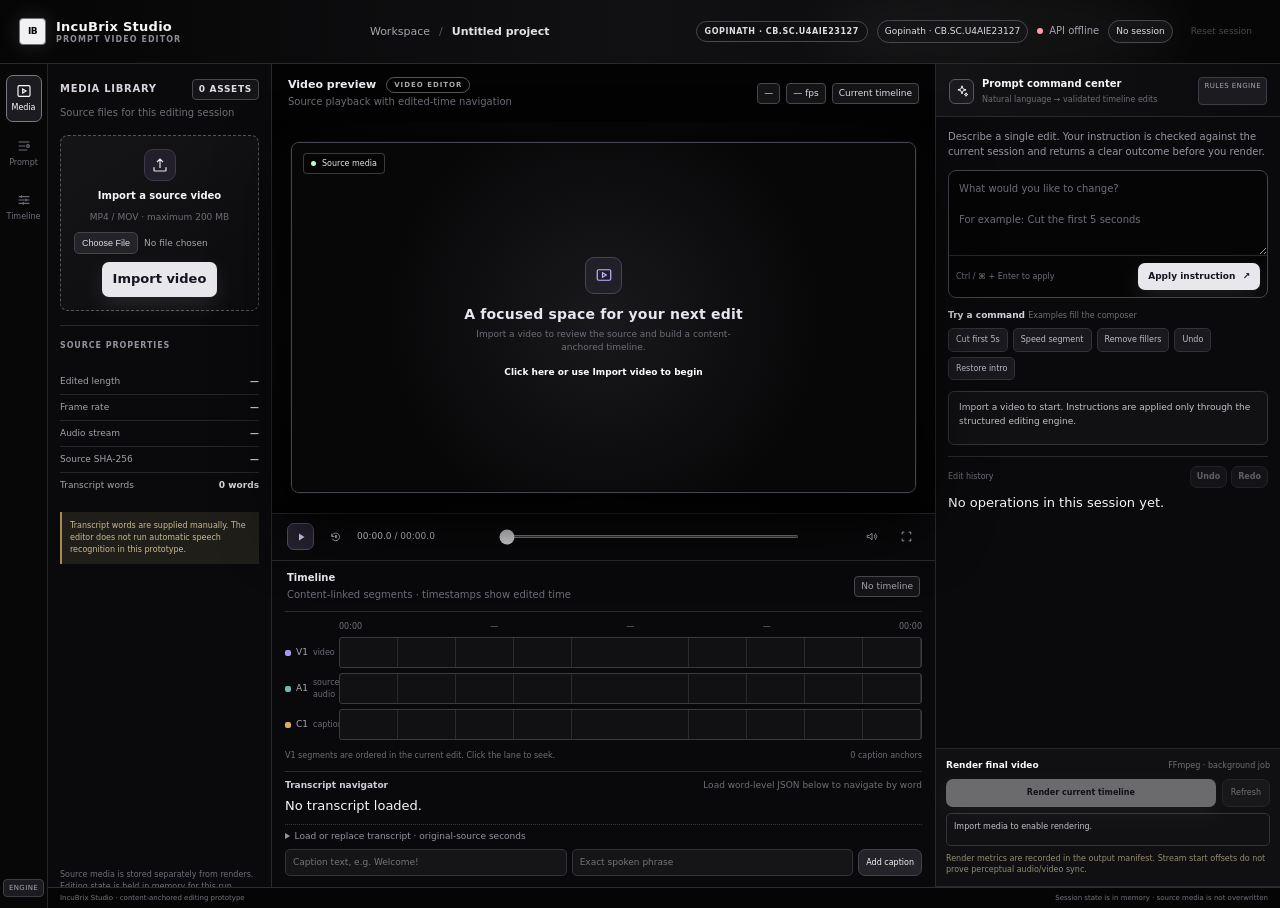
==== app/static/index.html @ 9a5efa31 "Initial complete prompt-based video editing engine" ====
<!doctype html>
<html lang="en">
<head>
<meta charset="utf-8"><meta name="viewport" content="width=device-width,initial-scale=1"><meta name="theme-color" content="#101013">
<title>IncuBrix Studio — Prompt Video Editor</title>
<style>
:root{color-scheme:dark;--bg:#101013;--panel:#151518;--panel2:#1b1b20;--panel3:#222228;--line:#2b2a31;--line2:#3b3943;--text:#f3f1f6;--muted:#aaa5b1;--quiet:#77727e;--violet:#b4a4ff;--violet2:#8979d8;--cyan:#89d8d1;--green:#8bd8aa;--amber:#e9c477;--red:#ed929d;--r:9px;--ease:160ms ease}*{box-sizing:border-box}html,body{min-width:320px;min-height:100%;margin:0;background:var(--bg);color:var(--text);font:13px/1.45 Inter,"Segoe UI",system-ui,-apple-system,sans-serif}body{overflow-x:hidden}button,input,textarea{font:inherit;color:inherit}button{display:inline-flex;align-items:center;justify-content:center;gap:7px;padding:7px 10px;border:1px solid var(--line2);border-radius:7px;background:#232329;cursor:pointer;transition:background var(--ease),border-color var(--ease),color var(--ease),transform var(--ease)}button:hover:not(:disabled){border-color:#625b78;background:#2b2932}button:active:not(:disabled){transform:translateY(1px)}button:disabled{opacity:.42;cursor:not-allowed}button:focus-visible,input:focus-visible,textarea:focus-visible,a:focus-visible,[tabindex]:focus-visible{outline:2px solid var(--violet);outline-offset:2px}button.primary{border-color:transparent;background:var(--violet);color:#171321;font-weight:700}button.primary:hover:not(:disabled){background:#c4baff;border-color:transparent}button.subtle{border-color:transparent;background:transparent;color:var(--muted)}button.subtle:hover:not(:disabled){color:var(--text);background:#232228;border-color:var(--line)}
.topbar{height:56px;display:flex;align-items:center;justify-content:space-between;gap:15px;padding:0 19px;border-bottom:1px solid var(--line);background:#151518}.identity,.breadcrumbs,.top-actions,.connection,.nav-item,.section-head,.section-copy,.row,.player-controls,.player-left,.player-right,.timeline-head,.timeline-actions,.track-label,.status-line,.history-head,.asset-name,.asset-meta,.composer-tools,.status-badge{display:flex;align-items:center}.identity{gap:10px;min-width:205px}.brand-mark{display:grid;width:27px;height:27px;place-items:center;border-radius:7px;background:linear-gradient(140deg,#d1c8ff,#9382e3);color:#201a32;font-size:9px;font-weight:850;letter-spacing:-.6px}.brand-name{font-size:12px;font-weight:730;letter-spacing:.1px}.brand-name small{display:block;margin-top:-3px;color:var(--quiet);font-size:8px;font-weight:650;letter-spacing:1.05px;text-transform:uppercase}.breadcrumbs{gap:9px;color:var(--muted);font-size:11px}.crumb-sep{color:#56525b}.current-project{max-width:230px;overflow:hidden;color:#e5e1e9;font-weight:620;text-overflow:ellipsis;white-space:nowrap}.top-actions{gap:9px;color:var(--muted);font-size:10px}.connection{gap:6px}.dot{width:6px;height:6px;border-radius:50%;background:var(--quiet)}.dot.connected{background:var(--green)}.dot.offline{background:var(--red)}.session-pill{padding:4px 7px;border:1px solid var(--line);border-radius:20px;color:#c2bdc8;background:#1b1b1f;font-size:9px;white-space:nowrap}.top-actions button{padding:5px 8px;font-size:9px}
.layout{max-width:1920px;min-height:calc(100vh - 56px);margin:auto;display:grid;grid-template-columns:48px 224px minmax(420px,1fr) 344px;grid-template-rows:minmax(340px,1fr) auto auto;gap:0;padding:0}.nav-rail{grid-column:1;grid-row:1/span 3;display:flex;align-items:center;flex-direction:column;gap:8px;padding:11px 5px;border-right:1px solid var(--line);background:#141416}.nav-item{width:36px;min-height:44px;flex-direction:column;justify-content:center;gap:3px;border:1px solid transparent;border-radius:7px;color:var(--quiet);background:transparent;text-decoration:none;cursor:pointer}.nav-item:hover,.nav-item[aria-current=true]{border-color:#3f394f;color:#d5ccff;background:#211e29}.nav-item span{font-size:8px}.nav-item svg{width:16px;height:16px}.nav-spacer{flex:1}.media-rail{grid-column:2;grid-row:1/span 3;display:flex;min-width:0;flex-direction:column;gap:14px;padding:15px 12px;border-right:1px solid var(--line);background:var(--panel)}.rail-heading{display:flex;align-items:center;justify-content:space-between;color:#d8d3df;font-size:10px;font-weight:700;letter-spacing:.7px;text-transform:uppercase}.rail-kicker{margin-top:-8px;color:var(--quiet);font-size:9px}.asset-drop{display:flex;min-height:145px;align-items:center;flex-direction:column;justify-content:center;gap:8px;padding:13px;border:1px dashed #494454;border-radius:8px;background:#19191d;text-align:center;transition:border-color var(--ease),background var(--ease)}.asset-drop.dragover{border-color:var(--violet);background:#211f29}.asset-icon{display:grid;width:32px;height:32px;place-items:center;border:1px solid #3e394b;border-radius:9px;color:var(--violet);background:#221f2b}.asset-drop strong{font-size:10px;font-weight:620}.asset-drop .hint{color:var(--quiet);font-size:9px}.file-input{width:100%;max-width:190px;color:var(--muted);font-size:9px}.file-input::file-selector-button{margin-right:6px;padding:5px 7px;border:1px solid var(--line2);border-radius:5px;color:#ddd8e4;background:#242328;font-size:9px;cursor:pointer}.asset-row{display:flex;min-width:0;gap:9px;align-items:center;padding:9px 8px;border:1px solid var(--line);border-radius:7px;background:#1a1a1e}.asset-thumb{display:grid;width:43px;height:31px;flex:0 0 auto;place-items:center;border-radius:4px;color:#d2c9ff;background:linear-gradient(140deg,#353044,#25232b);font-size:8px;font-weight:750;letter-spacing:.5px}.asset-info{min-width:0}.asset-name{display:block;overflow:hidden;color:#e2dee7;font-size:9px;font-weight:600;text-overflow:ellipsis;white-space:nowrap}.asset-meta{gap:5px;margin-top:3px;color:var(--quiet);font-size:8px}.rail-divider{height:1px;background:var(--line)}.detail-title{margin-bottom:3px;color:#96919d;font-size:8px;font-weight:720;letter-spacing:.9px;text-transform:uppercase}.media-summary{display:grid;gap:0}.summary-row{display:flex;justify-content:space-between;gap:6px;padding:6px 0;border-bottom:1px solid #26252a}.summary-row:last-child{border-bottom:0}.summary-row span{color:var(--muted);font-size:9px}.summary-row strong{max-width:105px;overflow:hidden;color:#ddd9e2;font-size:9px;font-weight:560;text-overflow:ellipsis;white-space:nowrap}.asset-warning{padding:8px;border-left:2px solid #a78c4e;color:#caba94;background:#201e19;font-size:8px;line-height:1.5}.rail-bottom{margin-top:auto;color:var(--quiet);font-size:8px;line-height:1.5}
.stage{grid-column:3;grid-row:1;display:flex;min-width:0;min-height:340px;flex-direction:column;border-right:1px solid var(--line);border-bottom:1px solid var(--line);background:#101012}.stage-head{justify-content:space-between;gap:12px;padding:13px 16px}.section-copy{min-width:0;align-items:flex-start;flex-direction:column}.section-copy h1,.section-copy h2,.section-copy h3{margin:0;color:#eeebf2;font-size:11px;font-weight:680}.section-copy p{margin:2px 0 0;color:var(--quiet);font-size:9px}.media-bits{display:flex;flex-wrap:wrap;justify-content:flex-end;gap:6px}.meta-tag{padding:3px 6px;border:1px solid #302e35;border-radius:4px;color:#ada8b4;background:#17171a;font-size:8px;font-variant-numeric:tabular-nums;white-space:nowrap}.preview-stage{position:relative;display:grid;min-height:0;flex:1;place-items:center;padding:10px 19px;background:radial-gradient(ellipse at 50% 42%,#222126 0%,#161619 49%,#111114 100%)}.preview-frame{position:relative;width:min(100%,980px);max-height:100%;aspect-ratio:16/9;display:grid;place-items:center;overflow:hidden;border:1px solid #302e34;border-radius:3px;background:#080809;box-shadow:0 12px 38px #0005}.video,.placeholder{width:100%;height:100%;max-height:min(61vh,650px);aspect-ratio:16/9;object-fit:contain;background:#080809}.placeholder{display:grid;place-items:center;padding:20px;color:var(--muted);text-align:center}.placeholder-inner{max-width:280px}.placeholder strong{display:block;color:#e9e5ef;font-size:11px;font-weight:620}.placeholder .small{margin-top:4px;color:var(--quiet);font-size:9px}.placeholder-mark{display:grid;width:37px;height:37px;place-items:center;margin:0 auto 10px;border:1px solid #494258;border-radius:9px;color:#c2b8ff;background:#211f28}.preview-overlay{position:absolute;top:10px;left:11px;display:flex;align-items:center;gap:6px;padding:4px 7px;border:1px solid #ffffff20;border-radius:4px;color:#e5e0ec;background:#101014bb;backdrop-filter:blur(9px);font-size:8px}.preview-overlay .dot{width:5px;height:5px}.player-controls{height:47px;justify-content:space-between;gap:10px;padding:0 15px;border-top:1px solid #28272d;background:#151518}.player-left,.player-right{gap:8px}.player-controls button{width:27px;height:27px;padding:0;border:1px solid transparent;color:#d3ced9;background:transparent}.player-controls button:hover:not(:disabled){border-color:#3c3944;background:#25242a}.player-controls button.primary-play{border-color:#574d73;color:#ded6ff;background:#282432}.player-time{min-width:83px;color:#ddd8e4;font-size:9px;font-variant-numeric:tabular-nums}.player-time .current{color:#f4f0f8}.seek-range{width:min(29vw,300px);height:3px;accent-color:var(--violet);cursor:pointer}.player-right{color:var(--quiet);font-size:8px}.player-right select{padding:4px 5px;border:1px solid #35333b;border-radius:5px;color:#d8d3dd;background:#1a1a1e;font-size:8px}
.assistant-panel{grid-column:4;grid-row:1/span 2;display:flex;min-width:0;flex-direction:column;border-bottom:1px solid var(--line);background:var(--panel)}.assistant-header{display:flex;justify-content:space-between;gap:8px;padding:13px 13px 11px;border-bottom:1px solid var(--line)}.assistant-title{display:flex;align-items:center;gap:8px}.assistant-icon{display:grid;width:25px;height:25px;place-items:center;border:1px solid #453d5d;border-radius:6px;color:#c7bcff;background:#24202e}.assistant-title h2{margin:0;font-size:10px;font-weight:680}.assistant-title p{margin:2px 0 0;color:var(--quiet);font-size:8px}.engine-tag{padding:3px 5px;border:1px solid #403c45;border-radius:4px;color:#aaa4b0;background:#1c1b20;font-size:7px;letter-spacing:.4px;text-transform:uppercase}.assistant-body{display:flex;min-height:0;flex:1;flex-direction:column;gap:11px;padding:12px}.context-label{color:#9a95a1;font-size:9px;line-height:1.5}.composer{overflow:hidden;border:1px solid #454052;border-radius:8px;background:#111114;transition:border-color var(--ease),box-shadow var(--ease)}.composer:focus-within{border-color:#8073aa;box-shadow:0 0 0 2px #b4a4ff12}.composer textarea{display:block;width:100%;min-height:84px;resize:vertical;padding:10px;border:0;outline:0;color:var(--text);background:transparent;font-size:10px;line-height:1.55}.composer textarea::placeholder{color:#726d79}.composer-tools{justify-content:space-between;gap:6px;padding:7px;border-top:1px solid #29272e;color:var(--quiet);font-size:8px}.composer-tools button{padding:6px 9px;font-size:9px}.suggestion-title,.history-head{justify-content:space-between;gap:7px;margin-bottom:6px;color:#d7d2dd;font-size:9px;font-weight:650}.suggestion-title span,.history-head span{color:var(--quiet);font-size:8px;font-weight:450}.suggestions{display:flex;flex-wrap:wrap;gap:5px}.suggestions button{padding:5px 7px;border-color:#343139;border-radius:5px;color:#c1bbc8;background:#1a191e;font-size:8px}.suggestions button:hover:not(:disabled){border-color:#5e5572;color:#e1dbf0;background:#24212c}.status{min-height:54px;padding:9px 10px;border:1px solid #323037;border-radius:6px;color:#c5c0ca;background:#19191d;font-size:9px;line-height:1.5;white-space:pre-wrap;overflow-wrap:anywhere}.status.Applied{border-color:#385a45;color:#b4e0c1;background:#19231d}.status.Rejected{border-color:#654047;color:#f0b4bb;background:#271a1d}.status.Needs\ clarification{border-color:#66573b;color:#edd9a7;background:#262219}.history-section{display:flex;min-height:80px;flex:1;flex-direction:column;border-top:1px solid var(--line);padding-top:9px}.history-head{margin:0 0 6px}.history-actions{display:flex;gap:4px}.history-actions button{padding:4px 6px;font-size:8px}.history-list{display:flex;max-height:220px;flex-direction:column;gap:5px;overflow:auto}.history-item{display:grid;grid-template-columns:auto 1fr;gap:6px;align-items:start;padding:7px;border:1px solid #2c2a30;border-radius:5px;background:#1a191d}.history-item .text{min-width:0;color:#c9c4cf;font-size:8px;line-height:1.4;overflow-wrap:anywhere}.status-badge{width:max-content;padding:2px 5px;border:1px solid #45404e;border-radius:99px;color:#c7bbff;background:#26222f;font-size:7px;font-weight:700}.status-badge.undone{border-color:#3c3a40;color:#a8a3ad;background:#211f23}.render-section{padding:10px;border-top:1px solid var(--line);background:#18181b}.render-top{display:flex;align-items:center;justify-content:space-between;margin-bottom:7px}.render-top strong{font-size:9px;font-weight:650}.render-top span{color:var(--quiet);font-size:8px}.render-actions{display:grid;grid-template-columns:1fr auto;gap:6px}.render-actions button{padding:7px 8px;font-size:8px}.render-status{min-height:33px;margin-top:6px;padding:7px;border-radius:5px;font-size:8px}.download{display:block;margin-top:5px;color:#c4b8ff;font-size:9px;text-decoration:none}.download:hover{text-decoration:underline}.output-video{width:100%;margin-top:8px;border-radius:4px;background:#080809}.notice{margin-top:7px;color:#948b75;font-size:8px;line-height:1.45}
.timeline-panel{grid-column:3;grid-row:2;min-width:0;padding:0 13px 11px;border-right:1px solid var(--line);background:#131316}.timeline-head{justify-content:space-between;gap:9px;padding:10px 2px 8px;border-bottom:1px solid #2a292f}.timeline-head .section-copy{gap:1px}.timeline-head h2{margin:0;font-size:10px;font-weight:690}.timeline-actions{gap:5px}.timeline-actions .meta-tag{color:#a8a2af}.timeline-scroll{overflow-x:auto;padding:9px 0 0}.ruler{display:grid;grid-template-columns:47px minmax(300px,1fr);gap:7px;min-width:354px;margin-bottom:5px}.ruler-marks{display:flex;justify-content:space-between;color:#77727e;font-size:7px;font-variant-numeric:tabular-nums}.track-row{display:grid;grid-template-columns:47px minmax(300px,1fr);gap:7px;align-items:center;min-width:354px;margin:5px 0}.track-label{gap:5px;color:#aaa5b0;font-size:8px}.track-label small{color:#6f6a76;font-size:7px}.swatch{width:6px;height:6px;flex:0 0 auto;border-radius:2px;background:#a798ef}.swatch.audio{background:#71bab3}.swatch.caption{background:#d5ad69}.timeline-lane{position:relative;height:31px;overflow:hidden;border:1px solid #2f2d34;border-radius:3px;background:repeating-linear-gradient(90deg,#18181c 0,#18181c calc(10% - 1px),#29272e calc(10% - 1px),#29272e 10%)}.timeline-track{position:absolute;inset:3px 0;overflow:hidden;border-radius:2px;cursor:crosshair}.clip{position:absolute;top:0;bottom:0;display:flex;min-width:2px;align-items:center;overflow:hidden;padding:0 4px;border-right:1px solid #d3c5ff;border-radius:2px;color:#f0eaff;background:linear-gradient(90deg,#5f527f,#51486b);font-size:7px;white-space:nowrap}.clip.audio-clip{border-color:#a5e4dc;color:#e3f5f2;background:linear-gradient(90deg,#3c716e,#355e5b)}.caption-clip{position:absolute;top:4px;bottom:4px;min-width:2px;overflow:hidden;padding:2px 4px;border:1px solid #816b3f;border-radius:2px;color:#f1ddb2;background:#5e4c2d;font-size:7px;white-space:nowrap}.playhead{position:absolute;z-index:4;top:-3px;bottom:-3px;left:0;width:1px;background:#f4edff;box-shadow:0 0 3px #d8cbff80;pointer-events:none}.playhead:before{position:absolute;top:0;left:-2px;width:5px;height:5px;border-radius:1px;background:#e3d9ff;content:""}.timeline-foot{display:flex;justify-content:space-between;gap:8px;padding:5px 0 1px;color:var(--quiet);font-size:7px}.transcript-section{border-top:1px solid #2b2a30;margin-top:8px;padding-top:7px}.transcript-head{display:flex;align-items:center;justify-content:space-between;gap:8px;color:#d1ccd7;font-size:8px;font-weight:650}.transcript-head .meta{color:var(--quiet);font-weight:450}.word-list{display:flex;max-height:46px;gap:4px;overflow:auto;padding:5px 0 2px}.word-chip{display:inline-flex;flex:0 0 auto;align-items:center;gap:4px;padding:3px 5px;border:1px solid #333139;border-radius:4px;color:#cac5cf;background:#1b1a1e;font-size:7px}.word-chip:hover{border-color:#645987;color:#e1d9ff}.word-chip time{color:#827c89;font-size:6px;font-variant-numeric:tabular-nums}.transcript-box{margin-top:6px;border-top:1px dotted #39373e;padding-top:5px}.transcript-box summary{width:max-content;color:#98939f;cursor:pointer;font-size:8px}.transcript-box[open] summary{margin-bottom:6px}.transcript{width:100%;min-height:75px;resize:vertical;padding:8px;border:1px solid #39373e;border-radius:5px;color:#ddd8e2;background:#101013;font:8px/1.5 ui-monospace,SFMono-Regular,Consolas,monospace}.transcript-bottom{display:flex;justify-content:space-between;gap:8px;align-items:center;margin-top:5px}.transcript-bottom button{padding:5px 7px;font-size:8px}.caption-tools{display:flex;gap:5px;margin-top:6px}.caption-tools input{min-width:0;flex:1;padding:6px 7px;border:1px solid #35333a;border-radius:5px;color:var(--text);background:#151518;font-size:8px}.caption-tools input:focus{outline:1px solid var(--violet)}.caption-tools button{padding:5px 7px;font-size:8px}
.footer{grid-column:2/5;grid-row:3;display:flex;justify-content:space-between;gap:10px;padding:5px 12px;color:#77727e;font-size:7px;background:#111114}.toast{position:fixed;z-index:10;right:15px;bottom:15px;max-width:min(400px,calc(100vw - 30px));padding:9px 12px;border:1px solid #4a4358;border-radius:7px;color:#eee9f5;background:#25222d;box-shadow:0 12px 36px #0007;font-size:10px;opacity:0;pointer-events:none;transform:translateY(4px);transition:opacity var(--ease),transform var(--ease)}.toast.show{opacity:1;transform:translateY(0)}
@media(min-width:1600px){.layout{grid-template-columns:50px 245px minmax(500px,1fr) 365px}.preview-stage{padding-inline:26px}.timeline-panel{padding-inline:20px}}
@media(max-width:1160px){.layout{grid-template-columns:44px 200px minmax(350px,1fr) 300px}.assistant-panel{font-size:12px}.preview-stage{padding-inline:10px}.timeline-panel{padding-inline:9px}}
@media(max-width:980px){.layout{grid-template-columns:44px 210px minmax(0,1fr);grid-template-rows:minmax(360px,1fr) auto auto auto}.assistant-panel{grid-column:3;grid-row:3}.timeline-panel{grid-column:3;grid-row:2}.nav-rail{grid-row:1/span 4}.media-rail{grid-row:1/span 3}.footer{grid-column:2/4;grid-row:4}.assistant-body{display:grid;grid-template-columns:1fr 1fr;align-items:start}.history-section{grid-column:1/-1}.render-section{grid-column:1/-1}}
@media(max-width:700px){.topbar{height:52px;padding:0 10px}.identity{min-width:0}.breadcrumbs{display:none}.top-actions{gap:6px}.layout{min-height:calc(100vh - 52px);display:flex;flex-direction:column;padding:0}.nav-rail{order:0;display:flex;min-height:48px;flex-direction:row;justify-content:center;gap:7px;padding:4px;border-right:0;border-bottom:1px solid var(--line)}.nav-item{width:auto;min-width:60px;min-height:38px;flex-direction:row;padding:0 8px}.nav-item span{font-size:8px}.nav-spacer{display:none}.media-rail{order:1;display:grid;grid-template-columns:1fr 1fr;gap:8px;padding:10px;border-right:0;border-bottom:1px solid var(--line)}.rail-heading,.rail-kicker,.asset-drop,.asset-row,.rail-divider,.detail-title,.media-summary,.asset-warning,.rail-bottom{grid-column:1/-1}.asset-drop{min-height:100px}.rail-bottom{margin-top:0}.stage{order:2;min-height:320px;border-right:0}.preview-stage{min-height:200px;padding:8px}.preview-frame{width:100%}.video,.placeholder{max-height:42vh}.player-controls{padding:0 8px}.seek-range{width:24vw}.timeline-panel{order:3;border-right:0;padding-inline:9px}.assistant-panel{order:4;min-height:490px;border-top:1px solid var(--line)}.assistant-body{display:flex}.history-section{flex:1}.footer{order:5;display:block;padding:7px 10px;line-height:1.8}.media-bits{gap:3px}.meta-tag{font-size:7px}}
@media(max-width:390px){.top-actions .connection{font-size:0}.connection .dot{margin:0}.identity{gap:7px}.brand-name{font-size:10px}.session-pill{max-width:90px;overflow:hidden;text-overflow:ellipsis}.player-right{display:none}.player-time{min-width:70px}.caption-tools{flex-wrap:wrap}.caption-tools input{flex-basis:100%}.render-actions{grid-template-columns:1fr}.assistant-panel{min-height:550px}}
@media(prefers-reduced-motion:reduce){*,*:before,*:after{scroll-behavior:auto!important;transition-duration:.01ms!important;animation-duration:.01ms!important}}
.asset-drop[hidden],.asset-row[hidden]{display:none!important}
.rail-kicker,.section-copy p,.context-label{font-size:10px}.meta-tag,.summary-row span,.summary-row strong{font-size:9px}.ruler-marks,.timeline-foot,.track-label small{font-size:8px}.track-label{font-size:9px}.clip,.caption-clip{font-size:8px}.transcript-head{font-size:9px}.word-chip{font-size:8px}.word-chip time{font-size:7px}.transcript-box summary,.caption-tools input,.transcript{font-size:9px}
:root{--bg:#0b0e14;--panel:#101722;--panel2:#152031;--panel3:#1b293c;--line:#26364d;--line2:#40506a;--text:#ecf2ff;--muted:#a9b7cc;--quiet:#70809a;--violet:#89a7ff;--violet2:#6686df;--cyan:#74d8d0;--green:#79d9aa;--amber:#e9c477;--red:#f08b99}.topbar{background:linear-gradient(90deg,#101722,#111827 55%,#101722)}.brand-mark{background:linear-gradient(140deg,#b8c8ff,#72d8d0);color:#0b1624}.preview-stage{background:radial-gradient(ellipse at 50% 42%,#1c3145 0%,#101a28 49%,#090d13 100%)}.assistant-header{background:linear-gradient(180deg,#152237,#101722)}.asset-drop{border-color:#3d5270;background:#111b29}.asset-drop:hover{border-color:var(--violet);background:#142238}.timeline-lane{background:repeating-linear-gradient(90deg,#121c2a 0,#121c2a calc(10% - 1px),#263951 calc(10% - 1px),#263951 10%)}.clip{background:linear-gradient(90deg,#5278a9,#3f6392);border-right-color:#b9ccff}.clip.audio-clip{background:linear-gradient(90deg,#2e7474,#285b65)}.composer{background:#0c121c}.primary{box-shadow:0 6px 16px #6479bb2b}.primary:hover:not(:disabled){box-shadow:0 8px 22px #778fd84d}.footer{background:#0b0e14}
/* Presentation refresh: cinematic command-centre skin, without altering editor behaviour. */
:root{--bg:#070b12;--panel:#0c1420;--panel2:#111d2d;--panel3:#17263b;--line:#263a57;--line2:#426080;--text:#edf5ff;--muted:#a8b9cf;--quiet:#7186a2;--violet:#8ea9ff;--violet2:#6d86e8;--cyan:#6fe0dc;--green:#7cddb0;--amber:#ffd28c;--red:#ff9ca7;--r:12px}.topbar{position:relative;overflow:hidden;background:linear-gradient(100deg,#0d1b2c 0%,#10182b 48%,#101d2d 100%);border-bottom-color:#2b4264}.topbar:after{position:absolute;right:8%;width:360px;height:110px;border-radius:50%;background:#5fc9ed17;filter:blur(24px);content:"";pointer-events:none}.identity,.breadcrumbs,.top-actions{z-index:1}.brand-mark{border:1px solid #bceaff55;background:linear-gradient(135deg,#c8d5ff,#68e1dc);box-shadow:0 5px 20px #6bbce955;color:#07111c}.brand-name{font-size:13px;letter-spacing:.25px}.session-pill{border-color:#435d80;background:#122238;color:#d3e4ff}.nav-rail{background:#09111d;border-right-color:#263a57}.nav-item:hover,.nav-item[aria-current=true]{border-color:#5574a0;color:#d9e9ff;background:linear-gradient(145deg,#172946,#11223c)}.media-rail,.assistant-panel{background:linear-gradient(180deg,#0d1725,#0a111c)}.assistant-header{background:linear-gradient(100deg,#132544,#0e1828)}.assistant-icon{border-color:#49769c;background:#102846;color:#82eee8}.stage{background:#070b12}.preview-stage{background:radial-gradient(ellipse at 50% 38%,#19344e 0%,#0d1726 48%,#070b12 100%)}.preview-frame{border-color:#3b5b7d;box-shadow:0 20px 64px #000b,0 0 0 1px #81dfff16}.preview-overlay{border-color:#78dce955;background:#0b1724cb}.player-controls{background:#0c1420;border-top-color:#263a57}.composer{border-color:#355172;background:#09121f}.composer:focus-within{border-color:#79e0db;box-shadow:0 0 0 3px #6fe0dc1c}.primary{background:linear-gradient(120deg,#91aaff,#6ddbd7);box-shadow:0 8px 20px #608dd64a;color:#08111b}.primary:hover:not(:disabled){background:linear-gradient(120deg,#afc1ff,#86eee8);box-shadow:0 10px 28px #70c8e65c}.timeline-panel{background:#0a121e;border-right-color:#263a57}.timeline-lane{border-color:#314b6c;background:repeating-linear-gradient(90deg,#0d1725 0,#0d1725 calc(10% - 1px),#1f3550 calc(10% - 1px),#1f3550 10%)}.clip{border-right-color:#c5d7ff;background:linear-gradient(90deg,#537eaf,#38648f)}.clip.audio-clip{border-color:#9cf1ea;background:linear-gradient(90deg,#296f76,#275461)}.caption-clip{border-color:#ffd28c;background:#624c2a}.status{border-color:#324c6c;background:#0d1826}.footer{border-top:1px solid #1e3149;background:#070c14}.asset-drop{border-color:#405d80;background:linear-gradient(145deg,#102034,#0d1827)}.asset-drop:hover{border-color:#6fe0dc;background:#112941}.asset-row{border-color:#2d4969;background:#0e1928}.meta-tag{border-color:#35506e;background:#0d1826;color:#c5d7ed}.render-section{background:#0c1522}.toast{border-color:#51769c;background:#102039;box-shadow:0 18px 44px #000a}.top-actions:before{content:"GOPINATH · CB.SC.U4AIE23127";padding:4px 8px;border:1px solid #3d5c80;border-radius:999px;color:#a6c7eb;background:#0d1d31;font-size:8px;font-weight:700;letter-spacing:.55px}
/* Black futuristic editor mode */
:root{--bg:#050505;--panel:#0a0a0b;--panel2:#111114;--panel3:#17171b;--line:#28282e;--line2:#42424b;--text:#f7f7f9;--muted:#a3a3ad;--quiet:#6e6e78;--violet:#e8e8ec;--violet2:#9898a3;--cyan:#ededf0;--green:#b6ffcb;--amber:#ffe1a0;--red:#ff9da6}.topbar{height:64px;background:linear-gradient(90deg,#050505,#111114 50%,#050505);border-bottom:1px solid #29292f}.topbar:after{background:#ffffff0a;filter:blur(28px)}.brand-mark{border-radius:4px;border:1px solid #6f6f78;background:#f1f1f3;box-shadow:0 0 22px #ffffff25;color:#050505}.brand-name small{color:#8d8d98}.nav-rail{background:#070708;border-right-color:#242429}.nav-item:hover,.nav-item[aria-current=true]{border-color:#787880;background:#1c1c20;color:#fff}.media-rail,.assistant-panel{background:#0a0a0c}.assistant-header{background:linear-gradient(90deg,#131316,#0a0a0c)}.assistant-icon{border-color:#575762;background:#1a1a1f;color:#fff}.stage{background:#030303}.preview-stage{background:radial-gradient(ellipse at center,#1a1a1c 0%,#09090a 52%,#020202 100%)}.preview-frame{border-radius:8px;border-color:#45454d;box-shadow:0 26px 70px #000,0 0 0 1px #ffffff0b}.preview-overlay{border-color:#ffffff36;background:#060606cf}.player-controls,.timeline-panel{background:#09090b;border-color:#28282d}.media-rail{border-color:#28282d}.composer{border-color:#45454d;background:#050506}.composer:focus-within{border-color:#fafafa;box-shadow:0 0 0 3px #ffffff14}.primary{background:#f2f2f4;box-shadow:0 8px 22px #ffffff1a;color:#050505}.primary:hover:not(:disabled){background:#fff;box-shadow:0 10px 26px #ffffff30}.asset-drop{border-color:#55555d;background:linear-gradient(145deg,#151518,#0c0c0e)}.asset-drop:hover{border-color:#f5f5f6;background:#19191d}.timeline-lane{border-color:#3a3a41;background:repeating-linear-gradient(90deg,#111114 0,#111114 calc(10% - 1px),#29292e calc(10% - 1px),#29292e 10%)}.clip{border-right-color:#fff;background:linear-gradient(90deg,#777781,#4b4b53)}.clip.audio-clip{border-color:#bdbdc5;background:linear-gradient(90deg,#515159,#35353b)}.caption-clip{border-color:#eee;background:#434349}.meta-tag,.session-pill{border-color:#48484f;background:#151518;color:#dedee4}.top-actions:before{border-color:#48484f;background:#101012;color:#dedee5}.footer{background:#050505}.placeholder{cursor:pointer;background:radial-gradient(circle at center,#19191c,#070708 62%)}.placeholder:hover{background:radial-gradient(circle at center,#242429,#09090a 62%)}.placeholder strong{font-size:14px;letter-spacing:.2px}.placeholder .small:after{display:block;margin-top:12px;color:#fff;content:'Click here or use Import video to begin';font-weight:650}.stage-head h1:after{margin-left:10px;padding:3px 7px;border:1px solid #555;border-radius:99px;color:#aaa;content:'VIDEO EDITOR';font-size:7px;letter-spacing:1px;vertical-align:middle}.render-section{background:#101012}.status{border-color:#35353c;background:#111114}
</style>
</head>
<body>
<header class="topbar"><div class="identity"><div class="brand-mark">IB</div><div class="brand-name">IncuBrix Studio<small>Prompt video editor</small></div></div><div class="breadcrumbs"><span>Workspace</span><span class="crumb-sep">/</span><span class="current-project" id="projectLabel">Untitled project</span></div><div class="top-actions"><span class="session-pill" title="Candidate details">Gopinath · CB.SC.U4AIE23127</span><span class="connection"><i class="dot" id="connectionDot"></i><span id="connectionLabel">Checking API</span></span><span class="session-pill" id="sessionTag">No session</span><button class="subtle" id="resetBtn" disabled title="Clear the current editing session">Reset session</button></div></header>
<main class="layout">
  <nav class="nav-rail" aria-label="Workspace navigation">
    <button class="nav-item" data-focus="mediaRail" aria-current="true" title="Media"><svg viewBox="0 0 24 24" fill="none" stroke="currentColor" stroke-width="1.7"><rect x="3" y="4" width="18" height="16" rx="2"/><path d="M10 9v6l5-3-5-3Z"/></svg><span>Media</span></button>
    <button class="nav-item" data-focus="assistantPanel" title="Commands"><svg viewBox="0 0 24 24" fill="none" stroke="currentColor" stroke-width="1.7"><path d="M4 6h16M4 12h10M4 18h13"/><circle cx="18" cy="12" r="2"/></svg><span>Prompt</span></button>
    <button class="nav-item" data-focus="timelineSection" title="Timeline"><svg viewBox="0 0 24 24" fill="none" stroke="currentColor" stroke-width="1.7"><path d="M4 7h16M4 12h16M4 17h16"/><path d="M8 5v4m7 1v4m-4 1v4"/></svg><span>Timeline</span></button>
    <div class="nav-spacer"></div><span class="engine-tag" title="Editing is applied by deterministic code">Engine</span>
  </nav>

  <aside class="media-rail" id="mediaRail" aria-label="Media library">
    <div class="rail-heading">Media library <span id="assetCount" class="meta-tag">0 assets</span></div><div class="rail-kicker">Source files for this editing session</div>
    <div id="assetDrop" class="asset-drop"><div class="asset-icon" aria-hidden="true"><svg width="18" height="18" viewBox="0 0 24 24" fill="none" stroke="currentColor" stroke-width="1.6"><path d="M12 16V4m-4 4 4-4 4 4M4 15v4a1 1 0 0 0 1 1h14a1 1 0 0 0 1-1v-4"/></svg></div><strong id="assetPrompt">Import a source video</strong><div class="hint">MP4 / MOV · maximum 200 MB</div><input class="file-input" type="file" id="file" accept="video/mp4,video/quicktime,.mp4,.mov" aria-label="Choose an MP4 or MOV video"><button class="primary" id="uploadBtn">Import video</button></div>
    <div class="asset-row" id="assetRow" hidden><div class="asset-thumb">VIDEO</div><div class="asset-info"><div class="asset-name" id="mediaName">No media selected</div><div class="asset-meta"><span id="assetDuration">—</span><span>·</span><span id="assetResolution">—</span></div></div></div>
    <div class="rail-divider"></div><div class="detail-title">Source properties</div>
    <div class="media-summary"><div class="summary-row"><span>Edited length</span><strong id="duration">—</strong></div><div class="summary-row"><span>Frame rate</span><strong id="fps">—</strong></div><div class="summary-row"><span>Audio stream</span><strong id="audioInfo">—</strong></div><div class="summary-row"><span>Source SHA-256</span><strong id="hash" title="Source file hash">—</strong></div><div class="summary-row"><span>Transcript words</span><strong id="wordCount">0 words</strong></div></div>
    <div class="asset-warning">Transcript words are supplied manually. The editor does not run automatic speech recognition in this prototype.</div>
    <div class="rail-bottom">Source media is stored separately from renders.<br><span id="sessionStorageNote">Editing state is held in memory for this run.</span></div>
  </aside>

  <section class="stage" aria-label="Video preview workspace">
    <div class="section-head stage-head"><div class="section-copy"><h1>Video preview</h1><p>Source playback with edited-time navigation</p></div><div class="media-bits"><span class="meta-tag" id="stageResolution">—</span><span class="meta-tag" id="stageFrameRate">— fps</span><span class="meta-tag" id="timePolicy">Current timeline</span></div></div>
    <div class="preview-stage"><div class="preview-frame" id="previewFrame"><div id="videoArea" class="placeholder"><div class="placeholder-inner"><div class="placeholder-mark"><svg width="18" height="18" viewBox="0 0 24 24" fill="none" stroke="currentColor" stroke-width="1.6"><rect x="3" y="5" width="18" height="14" rx="2"/><path d="m10 9 5 3-5 3V9Z"/></svg></div><strong>A focused space for your next edit</strong><div class="small">Import a video to review the source and build a content-anchored timeline.</div></div></div><video id="video" class="video" playsinline preload="metadata" style="display:none" aria-label="Source video preview"></video><div class="preview-overlay" id="previewOverlay" hidden><i class="dot connected"></i><span id="previewFileLabel">Source media</span></div></div></div>
    <div class="player-controls"><div class="player-left"><button id="playToggle" class="primary-play" aria-label="Play preview" title="Play or pause"><svg id="playIcon" width="12" height="12" viewBox="0 0 24 24" fill="currentColor"><path d="M8 5v14l11-7z"/></svg></button><button id="backFive" aria-label="Back five seconds" title="Back 5 edited seconds"><svg width="13" height="13" viewBox="0 0 24 24" fill="none" stroke="currentColor" stroke-width="1.6"><path d="M5 7v5h5M5.5 12a7 7 0 1 1 .8 4"/><path d="M12 9v6m2-6v6"/></svg></button><div class="player-time"><span class="current" id="previewTime">00:00.0</span> <span>/</span> <span id="previewDuration">00:00.0</span></div></div><input class="seek-range" id="previewSeek" type="range" min="0" max="1000" value="0" aria-label="Seek edited timeline"><div class="player-right"><button id="muteToggle" aria-label="Mute preview" title="Mute preview"><svg id="volumeIcon" width="13" height="13" viewBox="0 0 24 24" fill="none" stroke="currentColor" stroke-width="1.6"><path d="M4 10v4h4l5 4V6l-5 4H4Z"/><path d="M17 9a5 5 0 0 1 0 6m2-9a9 9 0 0 1 0 12"/></svg></button><button id="fullScreenBtn" aria-label="Fullscreen preview" title="Fullscreen preview"><svg width="13" height="13" viewBox="0 0 24 24" fill="none" stroke="currentColor" stroke-width="1.6"><path d="M8 4H4v4m12-4h4v4M4 16v4h4m12-4v4h-4"/></svg></button></div></div>
  </section>

  <section class="timeline-panel" id="timelineSection" aria-label="Timeline and transcript tools">
    <div class="timeline-head"><div class="section-copy"><h2>Timeline</h2><p>Content-linked segments · timestamps show edited time</p></div><div class="timeline-actions"><span class="meta-tag" id="timelineDuration">No timeline</span></div></div>
    <div class="timeline-scroll"><div class="ruler"><span></span><div class="ruler-marks"><span id="rulerStart">00:00</span><span id="ruler25">—</span><span id="ruler50">—</span><span id="ruler75">—</span><span id="endLabel">00:00</span></div></div>
      <div class="track-row"><div class="track-label"><i class="swatch"></i><span>V1</span><small>video</small></div><div class="timeline-lane"><div class="timeline-track" id="track" role="slider" aria-label="Video timeline, click to seek by edited time" tabindex="0"></div></div></div>
      <div class="track-row" id="audioTrackRow" hidden><div class="track-label"><i class="swatch audio"></i><span>A1</span><small>source audio</small></div><div class="timeline-lane"><div class="timeline-track" id="audioTrack" aria-label="Linked source audio timeline"></div></div></div>
      <div class="track-row"><div class="track-label"><i class="swatch caption"></i><span>C1</span><small>captions</small></div><div class="timeline-lane"><div class="timeline-track" id="captionTrack" aria-label="Word-anchored caption segments"></div></div></div>
    </div>
    <div class="timeline-foot"><span>V1 segments are ordered in the current edit. Click the lane to seek.</span><span id="captionCount">0 caption anchors</span></div>
    <div class="transcript-section"><div class="transcript-head"><span>Transcript navigator</span><span class="meta" id="transcriptHint">Load word-level JSON below to navigate by word</span></div><div class="word-list" id="transcriptWords" aria-label="Transcript words"><span class="micro">No transcript loaded.</span></div>
      <details class="transcript-box"><summary>Load or replace transcript · original-source seconds</summary><textarea id="transcript" class="transcript" spellcheck="false" placeholder='[{"id":"w1","text":"Welcome","start_s":2.1,"end_s":2.5,"speaker":"speaker_1","confidence":0.99}]' aria-label="Word-level transcript JSON"></textarea><div class="transcript-bottom"><span class="micro">Word IDs and source times anchor captions and supported effects.</span><button id="loadTranscript">Load transcript</button></div></details>
      <div class="caption-tools"><input id="captionText" type="text" placeholder="Caption text, e.g. Welcome!" aria-label="Caption text"><input id="captionPhrase" type="text" placeholder="Exact spoken phrase" aria-label="Phrase to anchor caption"><button id="captionBtn">Add caption</button></div>
    </div>
  </section>

  <aside class="assistant-panel" id="assistantPanel" aria-label="Prompt command center">
    <div class="assistant-header"><div class="assistant-title"><div class="assistant-icon" aria-hidden="true"><svg width="14" height="14" viewBox="0 0 24 24" fill="none" stroke="currentColor" stroke-width="1.6"><path d="m12 3 1.7 5.3L19 10l-5.3 1.7L12 17l-1.7-5.3L5 10l5.3-1.7L12 3Z"/><path d="m19 15 .8 2.2L22 18l-2.2.8L19 21l-.8-2.2L16 18l2.2-.8L19 15Z"/></svg></div><div><h2>Prompt command center</h2><p>Natural language → validated timeline edits</p></div></div><span class="engine-tag">Rules engine</span></div>
    <div class="assistant-body"><div class="context-label">Describe a single edit. Your instruction is checked against the current session and returns a clear outcome before you render.</div>
      <div class="composer"><textarea id="instruction" placeholder="What would you like to change?&#10;&#10;For example: Cut the first 5 seconds" aria-label="Editing instruction"></textarea><div class="composer-tools"><span>Ctrl / ⌘ + Enter to apply</span><button class="primary" id="applyBtn">Apply instruction <span aria-hidden="true">↗</span></button></div></div>
      <div><div class="suggestion-title">Try a command <span>Examples fill the composer</span></div><div class="suggestions"><button data-cmd="Cut the first 5 seconds">Cut first 5s</button><button data-cmd="Speed up from 00:02 to 00:04 by 1.25x">Speed segment</button><button data-cmd="Remove all filler words">Remove fillers</button><button data-cmd="Undo">Undo</button><button data-cmd="Restore the intro">Restore intro</button></div></div>
      <div id="status" class="status" role="status" aria-live="polite">Import a video to start. Instructions are applied only through the structured editing engine.</div>
      <div class="history-section"><div class="history-head"><span>Edit history</span><div class="history-actions"><button id="undoBtn" disabled title="Undo most recent active edit">Undo</button><button id="redoBtn" disabled title="Redo most recently undone edit">Redo</button></div></div><div id="history" class="history-list"><div class="empty">No operations in this session yet.</div></div></div>
    </div>
    <div class="render-section"><div class="render-top"><strong>Render final video</strong><span>FFmpeg · background job</span></div><div class="render-actions"><button class="primary" id="renderBtn" disabled>Render current timeline</button><button id="refreshBtn" disabled title="Reload the current session timeline">Refresh</button></div><div id="jobStatus" class="status render-status" role="status" aria-live="polite">Import media to enable rendering.</div><video id="outputPreview" class="output-video" controls playsinline style="display:none" aria-label="Rendered output preview"></video><a id="download" class="download" style="display:none" download>Download rendered video ↗</a><a id="manifest" class="download" style="display:none" target="_blank" rel="noopener">Open render manifest ↗</a><div class="notice">Render metrics are recorded in the output manifest. Stream start offsets do not prove perceptual audio/video sync.</div></div>
  </aside>
  <footer class="footer"><span>IncuBrix Studio · content-anchored editing prototype</span><span>Session state is in memory · source media is not overwritten</span></footer>
</main>
<div id="toast" class="toast" role="status" aria-live="polite"></div>
<script>
const $=id=>document.getElementById(id);let sessionId=null,session=null,objectUrl=null,pollTimer=null,toastTimer=null,currentEditedTime=0,previewSegmentIndex=0;
function key(){return crypto.randomUUID()}function fmt(s){if(!Number.isFinite(s))return '—';let m=Math.floor(s/60),sec=(s-m*60).toFixed(1);return String(m).padStart(2,'0')+':'+sec.padStart(4,'0')}
function totalEdited(){return session?.timeline?.segments?.reduce((v,s)=>v+(s.source_end_s-s.source_start_s)/s.speed,0)||session?.duration_s||0}
function toast(t){$('toast').textContent=t;$('toast').classList.add('show');clearTimeout(toastTimer);toastTimer=setTimeout(()=>$('toast').classList.remove('show'),2500)}
async function api(path,body,method='POST'){const r=await fetch(path,{method,headers:method==='GET'?{}:{'Content-Type':'application/json','Idempotency-Key':key(),'X-Correlation-Id':key()},body:body?JSON.stringify(body):undefined});const data=await r.json().catch(()=>({}));if(!r.ok)throw new Error(data.error?.message||`HTTP ${r.status}`);return data}
async function checkConnection(){try{const r=await fetch('/health',{cache:'no-store'});if(!r.ok)throw Error();$('connectionDot').className='dot connected';$('connectionLabel').textContent='API ready'}catch{$('connectionDot').className='dot offline';$('connectionLabel').textContent='API offline'}}
function setStatus(data){const el=$('status');el.className='status '+(data.status||'');let lines=[`${data.status||'Applied'}${data.reason?': '+data.reason:''}`];if(data.question)lines.push(data.question);if(data.options?.length)lines.push('Options: '+data.options.join(' · '));if(data.duration_s!=null)lines.push(`Timeline length: ${fmt(data.duration_s)} · hash ${String(data.timeline_hash||'').slice(0,12)}…`);if(data.warnings?.length)lines.push(...data.warnings.map(x=>'Warning: '+x));if(data.time_policy)lines.push('Time policy: '+data.time_policy);el.textContent=lines.join('\n')}
function addClips(container,segs,total,audio=false){container.replaceChildren();const playhead=document.createElement('i');playhead.className='playhead';if(container.id==='track')playhead.id='playhead';container.append(playhead);let pos=0;for(const s of segs){const el=document.createElement('div');el.className='clip'+(audio?' audio-clip':'');const d=(s.source_end_s-s.source_start_s)/s.speed;el.style.left=(pos/total*100)+'%';el.style.width=(d/total*100)+'%';const label=document.createElement('span');label.textContent=`${fmt(s.source_start_s)} · ${s.speed}×`;el.append(label);el.title=`Source ${fmt(s.source_start_s)} to ${fmt(s.source_end_s)} at ${s.speed}×`;container.append(el);pos+=d}}
function mapWordTimes(segs,words){const positions={};let cursor=0;for(const seg of segs){const speed=seg.speed||1;for(const w of words){if(w.start_s>=seg.source_start_s-1e-6&&w.end_s<=seg.source_end_s+1e-6)positions[w.id]=[cursor+(w.start_s-seg.source_start_s)/speed,cursor+(w.end_s-seg.source_start_s)/speed]}cursor+=(seg.source_end_s-seg.source_start_s)/speed}return positions}
function drawTranscript(words,positions){const list=$('transcriptWords');list.replaceChildren();if(!words.length){list.innerHTML='<span class="micro">No transcript loaded.</span>';return}const shown=words.slice(0,500);for(const w of shown){const b=document.createElement('button');b.type='button';b.className='word-chip';b.title=`Source ${fmt(w.start_s)}–${fmt(w.end_s)}${w.speaker?' · '+w.speaker:''}`;const tm=document.createElement('time');tm.textContent=fmt(w.start_s);const tx=document.createElement('span');tx.textContent=w.text;b.append(tm,tx);b.onclick=()=>{if($('video').src){$('video').currentTime=w.start_s;$('video').pause();const idx=(session.timeline?.segments||[]).findIndex(s=>w.start_s>=s.source_start_s-1e-6&&w.end_s<=s.source_end_s+1e-6);if(idx>=0){previewSegmentIndex=idx;$('video').playbackRate=session.timeline.segments[idx].speed||1}currentEditedTime=positions[w.id]?.[0]||0;updatePlayer()} };list.append(b)}if(words.length>shown.length){const note=document.createElement('span');note.className='micro';note.textContent=`Showing first ${shown.length} of ${words.length} words`;list.append(note)}}
function update(data){session=data;sessionId=data.session_id||sessionId;$('sessionTag').textContent=sessionId?'Session '+sessionId.slice(0,8):'No session';$('duration').textContent=fmt(data.duration_s);const m=data.media||{};$('fps').textContent=m.frame_rate?`${m.frame_rate.toFixed(3)} fps`:'—';$('hash').textContent=m.sha256?m.sha256.slice(0,10)+'…':'—';$('hash').title=m.sha256||'Source file hash';$('mediaName').textContent=m.filename||'No media selected';$('projectLabel').textContent=m.filename||'Untitled project';$('assetCount').textContent=m.filename?'1 asset':'0 assets';$('assetRow').hidden=!m.filename;$('assetDrop').hidden=!!m.filename;$('assetDuration').textContent=fmt(m.duration_s||data.duration_s);$('assetResolution').textContent=m.width?`${m.width}×${m.height}`:'—';$('stageResolution').textContent=m.width?`${m.width}×${m.height}`:'—';$('stageFrameRate').textContent=m.frame_rate?`${m.frame_rate.toFixed(2)} fps`:'— fps';$('audioInfo').textContent=m.audio?'Present':'No audio';$('wordCount').textContent=`${data.timeline?.words?.length||0} words`;$('previewFileLabel').textContent=m.filename||'Source media';$('previewOverlay').hidden=!m.filename;$('renderBtn').disabled=false;$('refreshBtn').disabled=false;$('resetBtn').disabled=false;$('undoBtn').disabled=!(data.timeline?.history||[]).some(x=>x.active);$('redoBtn').disabled=!(data.timeline?.redo_stack||[]).length;
 const segs=data.timeline?.segments||[],words=data.timeline?.words||[],captions=data.timeline?.captions||[],total=totalEdited()||1;addClips($('track'),segs,total);$('audioTrackRow').hidden=!m.audio;if(m.audio)addClips($('audioTrack'),segs,total,true);const pos=mapWordTimes(segs,words),ct=$('captionTrack');ct.replaceChildren();const capHead=document.createElement('i');capHead.className='playhead';ct.append(capHead);for(const c of captions){const times=c.word_ids.map(id=>pos[id]).filter(Boolean);if(!times.length)continue;const start=Math.min(...times.map(x=>x[0])),end=Math.max(...times.map(x=>x[1]));const bar=document.createElement('div');bar.className='caption-clip';bar.style.left=(start/total*100)+'%';bar.style.width=Math.max(.5,(end-start)/total*100)+'%';bar.textContent=c.text;bar.title=`${c.text} · anchored to ${c.word_ids.length} transcript words`;ct.append(bar)}
 $('endLabel').textContent=fmt(total);$('timelineDuration').textContent=`${fmt(total)} edited`;$('rulerStart').textContent='00:00';$('ruler25').textContent=fmt(total*.25);$('ruler50').textContent=fmt(total*.5);$('ruler75').textContent=fmt(total*.75);$('captionCount').textContent=`${captions.length} caption anchor${captions.length===1?'':'s'}`;$('transcriptHint').textContent=words.length?`${words.length} word anchors · source times`:'Load word-level JSON below to navigate by word';drawTranscript(words,pos);updatePlayer();
 const history=$('history');history.replaceChildren();const edits=[...(data.timeline?.history||[])].reverse();if(!edits.length){history.innerHTML='<div class="empty">No operations in this session yet.</div>'}else for(const e of edits){const row=document.createElement('div');row.className='history-item';const b=document.createElement('b');b.className='status-badge'+(e.active?'':' undone');b.textContent=e.active?'Applied':'Undone';const s=document.createElement('span');s.className='text';s.textContent=e.instruction+' · '+(e.operation?.type||'edit');row.append(b,s);history.append(row)}reconcilePreview();
}
function sourceAtEdited(target){const segs=session?.timeline?.segments||[];for(const seg of segs){const d=(seg.source_end_s-seg.source_start_s)/seg.speed;if(target<=d)return seg.source_start_s+target*seg.speed;target-=d}return segs.length?segs[segs.length-1].source_end_s:0}
function segmentAtEdited(target){const segs=session?.timeline?.segments||[];let remaining=Math.max(0,target);for(let i=0;i<segs.length;i++){const seg=segs[i],d=(seg.source_end_s-seg.source_start_s)/seg.speed;if(remaining<=d||i===segs.length-1)return {segment:seg,index:i,source:seg.source_start_s+Math.min(remaining,d)*seg.speed,offset:target-remaining};remaining-=d}return null}
function seekEdited(target){if(!session||!$('video').src)return;const total=totalEdited();currentEditedTime=Math.max(0,Math.min(total,target));const mapped=segmentAtEdited(currentEditedTime);if(mapped){previewSegmentIndex=mapped.index;$('video').playbackRate=mapped.segment.speed||1;$('video').currentTime=mapped.source}$('video').pause();updatePlayer()}
function updatePlayer(){const total=totalEdited();$('previewTime').textContent=fmt(currentEditedTime);$('previewDuration').textContent=fmt(total||$('video').duration||0);$('previewSeek').value=total?String(Math.round(currentEditedTime/total*1000)):'0';const head=$('playhead');if(head)head.style.left=(total?currentEditedTime/total*100:0)+'%';}
function reconcilePreview(){const v=$('video');if(!session||!v.src||!v.readyState)return;const mapped=segmentAtEdited(Math.min(currentEditedTime,totalEdited()));if(!mapped)return;previewSegmentIndex=mapped.index;if(!v.paused)v.pause();v.playbackRate=mapped.segment.speed||1;if(Math.abs(v.currentTime-mapped.source)>.08)v.currentTime=mapped.source}
async function refresh(){if(!sessionId)return;update(await api('/api/v1/sessions/'+sessionId,null,'GET'))}
async function upload(){const f=$('file').files[0];if(!f)return toast('Choose an MP4 or MOV source first');if(objectUrl)URL.revokeObjectURL(objectUrl);objectUrl=URL.createObjectURL(f);$('videoArea').style.display='none';$('video').style.display='block';$('video').src=objectUrl;$('uploadBtn').disabled=true;$('uploadBtn').textContent='Importing…';$('assetPrompt').textContent='Validating source…';try{const r=await fetch('/api/v1/media/upload?filename='+encodeURIComponent(f.name),{method:'POST',headers:{'Content-Type':f.type||'application/octet-stream','Idempotency-Key':key(),'X-Correlation-Id':key()},body:f});const d=await r.json();if(!r.ok)throw Error(d.error?.message||'Upload failed');sessionId=d.session_id;session={session_id:sessionId,media:d.media,timeline:{words:[],segments:[{source_start_s:0,source_end_s:d.media.duration_s,speed:1}],history:[]},duration_s:d.media.duration_s};update(session);localStorage.setItem('ps2-session',sessionId);$('jobStatus').textContent='Source validated. Add edits, then render the current timeline.';$('assetPrompt').textContent='Source imported';toast('Source imported · original remains preserved')}catch(e){$('status').textContent='Rejected: '+e.message;$('status').className='status Rejected';$('assetPrompt').textContent='Import a source video'}finally{$('uploadBtn').disabled=false;$('uploadBtn').textContent='Import video'}}
async function instruction(text){if(!sessionId)return toast('Import a video before applying an instruction');if(!text)return;const button=$('applyBtn');button.disabled=true;button.textContent='Applying…';try{const d=await api(`/api/v1/sessions/${sessionId}/instructions`,{instruction:text});setStatus(d);await refresh();if(d.status==='Applied')toast('Edit applied to the timeline')}catch(e){$('status').textContent='Rejected: '+e.message;$('status').className='status Rejected'}finally{button.disabled=false;button.innerHTML='Apply instruction <span aria-hidden="true">↗</span>'}}
async function loadTranscript(){if(!sessionId)return toast('Import a video before loading transcript data');try{const words=JSON.parse($('transcript').value);const d=await api(`/api/v1/sessions/${sessionId}/transcript`,{words});setStatus(d);await refresh();toast(d.message||'Transcript loaded')}catch(e){$('status').textContent='Rejected: '+e.message;$('status').className='status Rejected'}}
async function addCaption(){const text=$('captionText').value.trim(),phrase=$('captionPhrase').value.trim();if(!text||!phrase)return toast('Add caption text and an exact transcript phrase');await instruction(`Add a caption '${text}' when I say ${phrase}`)}
async function renderVideo(){if(!sessionId)return;const box=$('jobStatus'),button=$('renderBtn');button.disabled=true;box.className='status render-status';box.textContent='Submitting render job…';try{const j=await api(`/api/v1/sessions/${sessionId}/render`,{});box.textContent=`Render ${j.job_id.slice(0,8)} · queued`;pollTimer=setInterval(async()=>{try{const cur=await api(`/api/v1/jobs/${j.job_id}`,null,'GET');box.textContent=`Render ${cur.job_id.slice(0,8)} · ${cur.status} · ${cur.progress}%`;if(cur.status==='succeeded'||cur.status==='failed'){clearInterval(pollTimer);button.disabled=false;if(cur.status==='failed'){box.className='status render-status Rejected';box.textContent='Render failed: '+cur.error?.message;return}box.className='status render-status Applied';$('download').href=cur.result_links[0];$('download').style.display='block';$('manifest').href=cur.result_links[1];$('manifest').style.display='block';$('outputPreview').src=cur.result_links[0];$('outputPreview').style.display='block';toast('Render complete · preview and output files are ready')}}catch(e){clearInterval(pollTimer);button.disabled=false;box.className='status render-status Rejected';box.textContent='Job status unavailable: '+e.message}},700)}catch(e){button.disabled=false;box.className='status render-status Rejected';box.textContent='Render rejected: '+e.message}}
async function togglePlay(){const v=$('video');if(!v.src)return toast('Import a video to start preview playback');try{if(v.paused){const mapped=segmentAtEdited(currentEditedTime);if(mapped){previewSegmentIndex=mapped.index;v.playbackRate=mapped.segment.speed||1;if(v.currentTime<mapped.segment.source_start_s-.05||v.currentTime>=mapped.segment.source_end_s-.05)v.currentTime=mapped.source}await v.play()}else v.pause()}catch(e){toast('Preview playback could not start: '+e.message)}}
function applyNav(e){const target=$(e.currentTarget.dataset.focus);if(target){target.scrollIntoView({behavior:'smooth',block:'nearest'});document.querySelectorAll('.nav-item').forEach(b=>b.setAttribute('aria-current',String(b===e.currentTarget)))}}
$('uploadBtn').onclick=upload;$('applyBtn').onclick=()=>{const value=$('instruction').value.trim();instruction(value);if(value)$('instruction').value=''};$('instruction').onkeydown=e=>{if((e.ctrlKey||e.metaKey)&&e.key==='Enter')$('applyBtn').click()};$('loadTranscript').onclick=loadTranscript;$('captionBtn').onclick=addCaption;$('undoBtn').onclick=()=>instruction('Undo');$('redoBtn').onclick=()=>instruction('Redo');$('renderBtn').onclick=renderVideo;$('refreshBtn').onclick=refresh;$('playToggle').onclick=togglePlay;$('backFive').onclick=()=>seekEdited(currentEditedTime-5);$('previewSeek').oninput=e=>seekEdited(Number(e.target.value)/1000*totalEdited());$('muteToggle').onclick=()=>{const v=$('video');v.muted=!v.muted;$('muteToggle').setAttribute('aria-label',v.muted?'Unmute preview':'Mute preview');$('volumeIcon').style.opacity=v.muted?'.4':'1'};$('fullScreenBtn').onclick=()=>{const frame=$('previewFrame');if(document.fullscreenElement)document.exitFullscreen?.();else frame.requestFullscreen?.()};document.querySelectorAll('.nav-item').forEach(b=>b.onclick=applyNav);document.querySelectorAll('.suggestions button').forEach(b=>b.onclick=()=>{$('instruction').value=b.dataset.cmd;$('instruction').focus();toast('Example added to composer · review before applying')});
$('track').addEventListener('click',e=>{const r=e.currentTarget.getBoundingClientRect();seekEdited((e.clientX-r.left)/r.width*totalEdited())});$('track').addEventListener('keydown',e=>{if(e.key==='ArrowLeft'||e.key==='ArrowRight'){e.preventDefault();seekEdited(currentEditedTime+(e.key==='ArrowRight'?1:-1))}});$('video').addEventListener('loadedmetadata',()=>{$('videoArea').style.display='none';$('video').style.display='block';reconcilePreview();updatePlayer()});$('video').addEventListener('play',()=>{$('playIcon').innerHTML='<path d="M7 5h4v14H7zm6 0h4v14h-4z"/>';$('playToggle').setAttribute('aria-label','Pause preview')});$('video').addEventListener('pause',()=>{$('playIcon').innerHTML='<path d="M8 5v14l11-7z"/>';$('playToggle').setAttribute('aria-label','Play preview')});$('video').addEventListener('timeupdate',()=>{const v=$('video'),segs=session?.timeline?.segments||[],seg=segs[previewSegmentIndex];if(!seg)return;if(v.currentTime>=seg.source_end_s-.04){const wasPlaying=!v.paused,nextIndex=previewSegmentIndex+1;if(nextIndex<segs.length){let offset=0;for(let i=0;i<nextIndex;i++)offset+=(segs[i].source_end_s-segs[i].source_start_s)/segs[i].speed;previewSegmentIndex=nextIndex;currentEditedTime=offset;v.playbackRate=segs[nextIndex].speed||1;v.currentTime=segs[nextIndex].source_start_s;if(wasPlaying)v.play().catch(()=>{});return}currentEditedTime=totalEdited();if(wasPlaying)v.pause();updatePlayer();return}if(v.currentTime>=seg.source_start_s-.05){let offset=0;for(let i=0;i<previewSegmentIndex;i++)offset+=(segs[i].source_end_s-segs[i].source_start_s)/segs[i].speed;currentEditedTime=offset+Math.max(0,v.currentTime-seg.source_start_s)/(seg.speed||1);v.playbackRate=seg.speed||1;updatePlayer()}});$('video').addEventListener('ended',()=>{currentEditedTime=totalEdited();$('playIcon').innerHTML='<path d="M8 5v14l11-7z"/>';updatePlayer()});$('file').addEventListener('change',e=>{if(e.target.files[0]){$('assetPrompt').textContent=e.target.files[0].name;$('mediaName').textContent=e.target.files[0].name}});
const drop=$('assetDrop');drop.addEventListener('dragover',e=>{e.preventDefault();drop.classList.add('dragover')});drop.addEventListener('dragleave',()=>drop.classList.remove('dragover'));drop.addEventListener('drop',e=>{e.preventDefault();drop.classList.remove('dragover');const f=e.dataTransfer.files[0];if(!f)return;const ext=f.name.toLowerCase().split('.').pop();if(!['mp4','mov'].includes(ext))return toast('Choose an MP4 or MOV source');const transfer=new DataTransfer();transfer.items.add(f);$('file').files=transfer.files;upload()});
$('resetBtn').onclick=()=>{if(sessionId&&!window.confirm('Clear this editing session from the workspace? The source file remains on disk.'))return;sessionId=null;session=null;localStorage.removeItem('ps2-session');if(objectUrl)URL.revokeObjectURL(objectUrl);objectUrl=null;$('video').removeAttribute('src');$('video').load();$('video').style.display='none';$('videoArea').style.display='grid';$('assetRow').hidden=true;$('sessionTag').textContent='No session';$('projectLabel').textContent='Untitled project';$('mediaName').textContent='No media selected';$('assetPrompt').textContent='Import a source video';$('assetCount').textContent='0 assets';$('assetDrop').hidden=false;['duration','fps','hash','stageResolution','assetResolution','assetDuration','audioInfo'].forEach(id=>$(id).textContent='—');$('wordCount').textContent='0 words';$('track').replaceChildren();$('audioTrack').replaceChildren();$('captionTrack').replaceChildren();$('history').innerHTML='<div class="empty">No operations in this session yet.</div>';$('renderBtn').disabled=true;$('refreshBtn').disabled=true;$('resetBtn').disabled=true;$('undoBtn').disabled=true;$('redoBtn').disabled=true;$('previewOverlay').hidden=true;$('transcriptWords').innerHTML='<span class="micro">No transcript loaded.</span>';$('outputPreview').removeAttribute('src');$('outputPreview').style.display='none';$('download').style.display='none';$('manifest').style.display='none';$('jobStatus').textContent='Import media to enable rendering.';$('status').className='status';$('status').textContent='Import a video to start. Instructions are applied only through the structured editing engine.';currentEditedTime=0;updatePlayer();toast('Workspace cleared · source media remains on disk')};
const old=localStorage.getItem('ps2-session');if(old){sessionId=old;refresh().then(()=>{$('video').src=`/api/v1/sessions/${old}/source`;$('video').style.display='block';$('videoArea').style.display='none'}).catch(()=>{localStorage.removeItem('ps2-session');sessionId=null})}checkConnection();
</script>
<script>
/* The first interaction is intentionally direct: clicking the empty editor opens the media picker. */
document.getElementById('videoArea').addEventListener('click', function () {
  if (!document.getElementById('video').src) document.getElementById('file').click();
});
</script>
</body>
</html>
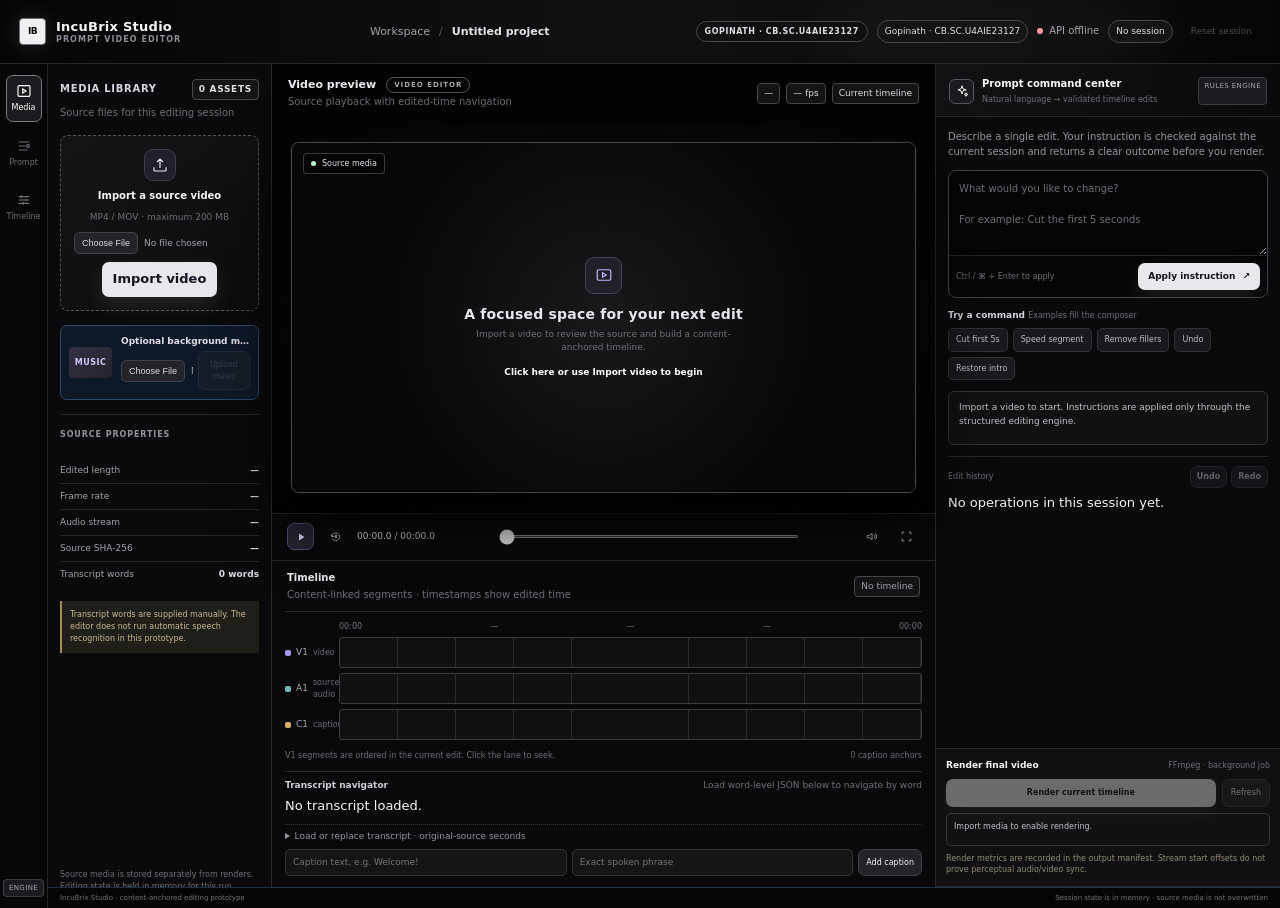
==== commit 7a520d9c: "Add advanced editing operations and verified evidence" ====
--- a/app/static/index.html
+++ b/app/static/index.html
@@ -40,6 +40,7 @@
     <div class="rail-heading">Media library <span id="assetCount" class="meta-tag">0 assets</span></div><div class="rail-kicker">Source files for this editing session</div>
     <div id="assetDrop" class="asset-drop"><div class="asset-icon" aria-hidden="true"><svg width="18" height="18" viewBox="0 0 24 24" fill="none" stroke="currentColor" stroke-width="1.6"><path d="M12 16V4m-4 4 4-4 4 4M4 15v4a1 1 0 0 0 1 1h14a1 1 0 0 0 1-1v-4"/></svg></div><strong id="assetPrompt">Import a source video</strong><div class="hint">MP4 / MOV · maximum 200 MB</div><input class="file-input" type="file" id="file" accept="video/mp4,video/quicktime,.mp4,.mov" aria-label="Choose an MP4 or MOV video"><button class="primary" id="uploadBtn">Import video</button></div>
     <div class="asset-row" id="assetRow" hidden><div class="asset-thumb">VIDEO</div><div class="asset-info"><div class="asset-name" id="mediaName">No media selected</div><div class="asset-meta"><span id="assetDuration">—</span><span>·</span><span id="assetResolution">—</span></div></div></div>
+    <div class="asset-row"><div class="asset-thumb">MUSIC</div><div class="asset-info"><div class="asset-name" id="musicName">Optional background music</div><div class="asset-meta"><input class="file-input" type="file" id="musicFile" accept="audio/mpeg,audio/wav,audio/mp4,audio/aac,.mp3,.wav,.m4a,.aac" aria-label="Choose background music"><button id="musicUploadBtn" disabled>Upload music</button></div></div></div>
     <div class="rail-divider"></div><div class="detail-title">Source properties</div>
     <div class="media-summary"><div class="summary-row"><span>Edited length</span><strong id="duration">—</strong></div><div class="summary-row"><span>Frame rate</span><strong id="fps">—</strong></div><div class="summary-row"><span>Audio stream</span><strong id="audioInfo">—</strong></div><div class="summary-row"><span>Source SHA-256</span><strong id="hash" title="Source file hash">—</strong></div><div class="summary-row"><span>Transcript words</span><strong id="wordCount">0 words</strong></div></div>
     <div class="asset-warning">Transcript words are supplied manually. The editor does not run automatic speech recognition in this prototype.</div>
@@ -102,6 +103,7 @@
 function reconcilePreview(){const v=$('video');if(!session||!v.src||!v.readyState)return;const mapped=segmentAtEdited(Math.min(currentEditedTime,totalEdited()));if(!mapped)return;previewSegmentIndex=mapped.index;if(!v.paused)v.pause();v.playbackRate=mapped.segment.speed||1;if(Math.abs(v.currentTime-mapped.source)>.08)v.currentTime=mapped.source}
 async function refresh(){if(!sessionId)return;update(await api('/api/v1/sessions/'+sessionId,null,'GET'))}
 async function upload(){const f=$('file').files[0];if(!f)return toast('Choose an MP4 or MOV source first');if(objectUrl)URL.revokeObjectURL(objectUrl);objectUrl=URL.createObjectURL(f);$('videoArea').style.display='none';$('video').style.display='block';$('video').src=objectUrl;$('uploadBtn').disabled=true;$('uploadBtn').textContent='Importing…';$('assetPrompt').textContent='Validating source…';try{const r=await fetch('/api/v1/media/upload?filename='+encodeURIComponent(f.name),{method:'POST',headers:{'Content-Type':f.type||'application/octet-stream','Idempotency-Key':key(),'X-Correlation-Id':key()},body:f});const d=await r.json();if(!r.ok)throw Error(d.error?.message||'Upload failed');sessionId=d.session_id;session={session_id:sessionId,media:d.media,timeline:{words:[],segments:[{source_start_s:0,source_end_s:d.media.duration_s,speed:1}],history:[]},duration_s:d.media.duration_s};update(session);localStorage.setItem('ps2-session',sessionId);$('jobStatus').textContent='Source validated. Add edits, then render the current timeline.';$('assetPrompt').textContent='Source imported';toast('Source imported · original remains preserved')}catch(e){$('status').textContent='Rejected: '+e.message;$('status').className='status Rejected';$('assetPrompt').textContent='Import a source video'}finally{$('uploadBtn').disabled=false;$('uploadBtn').textContent='Import video'}}
+async function uploadMusic(){const f=$('musicFile').files[0];if(!sessionId)return toast('Import a video before adding music');if(!f)return toast('Choose MP3, WAV, M4A, or AAC music first');const b=$('musicUploadBtn');b.disabled=true;b.textContent='Uploading…';try{const r=await fetch(`/api/v1/sessions/${sessionId}/music?filename=`+encodeURIComponent(f.name),{method:'POST',headers:{'Content-Type':f.type||'application/octet-stream','Idempotency-Key':key(),'X-Correlation-Id':key()},body:f});const d=await r.json();if(!r.ok)throw Error(d.error?.message||'Music upload failed');$('musicName').textContent=f.name;toast('Music uploaded · now apply “Add background music”')}catch(e){toast('Music rejected: '+e.message)}finally{b.disabled=false;b.textContent='Upload music'}}
 async function instruction(text){if(!sessionId)return toast('Import a video before applying an instruction');if(!text)return;const button=$('applyBtn');button.disabled=true;button.textContent='Applying…';try{const d=await api(`/api/v1/sessions/${sessionId}/instructions`,{instruction:text});setStatus(d);await refresh();if(d.status==='Applied')toast('Edit applied to the timeline')}catch(e){$('status').textContent='Rejected: '+e.message;$('status').className='status Rejected'}finally{button.disabled=false;button.innerHTML='Apply instruction <span aria-hidden="true">↗</span>'}}
 async function loadTranscript(){if(!sessionId)return toast('Import a video before loading transcript data');try{const words=JSON.parse($('transcript').value);const d=await api(`/api/v1/sessions/${sessionId}/transcript`,{words});setStatus(d);await refresh();toast(d.message||'Transcript loaded')}catch(e){$('status').textContent='Rejected: '+e.message;$('status').className='status Rejected'}}
 async function addCaption(){const text=$('captionText').value.trim(),phrase=$('captionPhrase').value.trim();if(!text||!phrase)return toast('Add caption text and an exact transcript phrase');await instruction(`Add a caption '${text}' when I say ${phrase}`)}
@@ -119,6 +121,13 @@
 document.getElementById('videoArea').addEventListener('click', function () {
   if (!document.getElementById('video').src) document.getElementById('file').click();
 });
+document.getElementById('musicUploadBtn').addEventListener('click', uploadMusic);
+document.getElementById('musicFile').addEventListener('change', function () {
+  if (this.files[0]) {
+    document.getElementById('musicName').textContent = this.files[0].name;
+    document.getElementById('musicUploadBtn').disabled = !sessionId;
+  }
+});
 </script>
 </body>
 </html>
